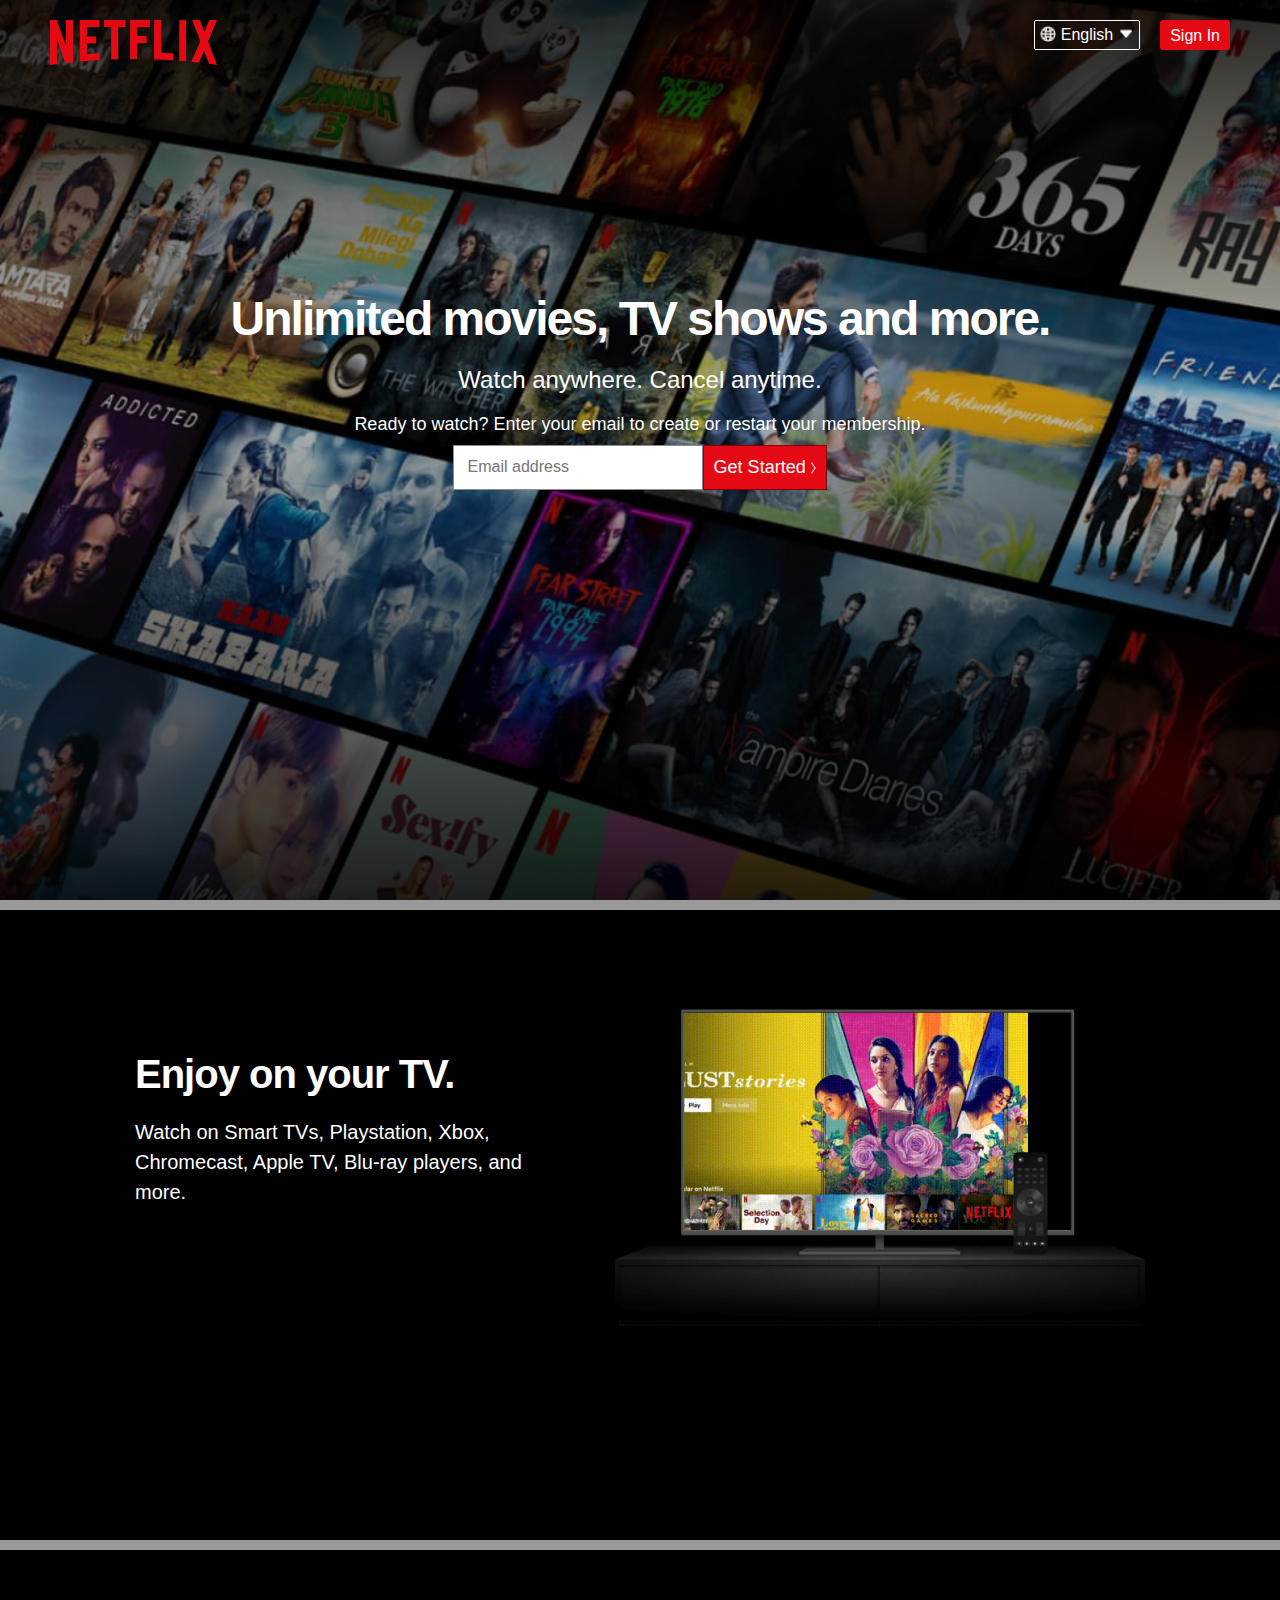
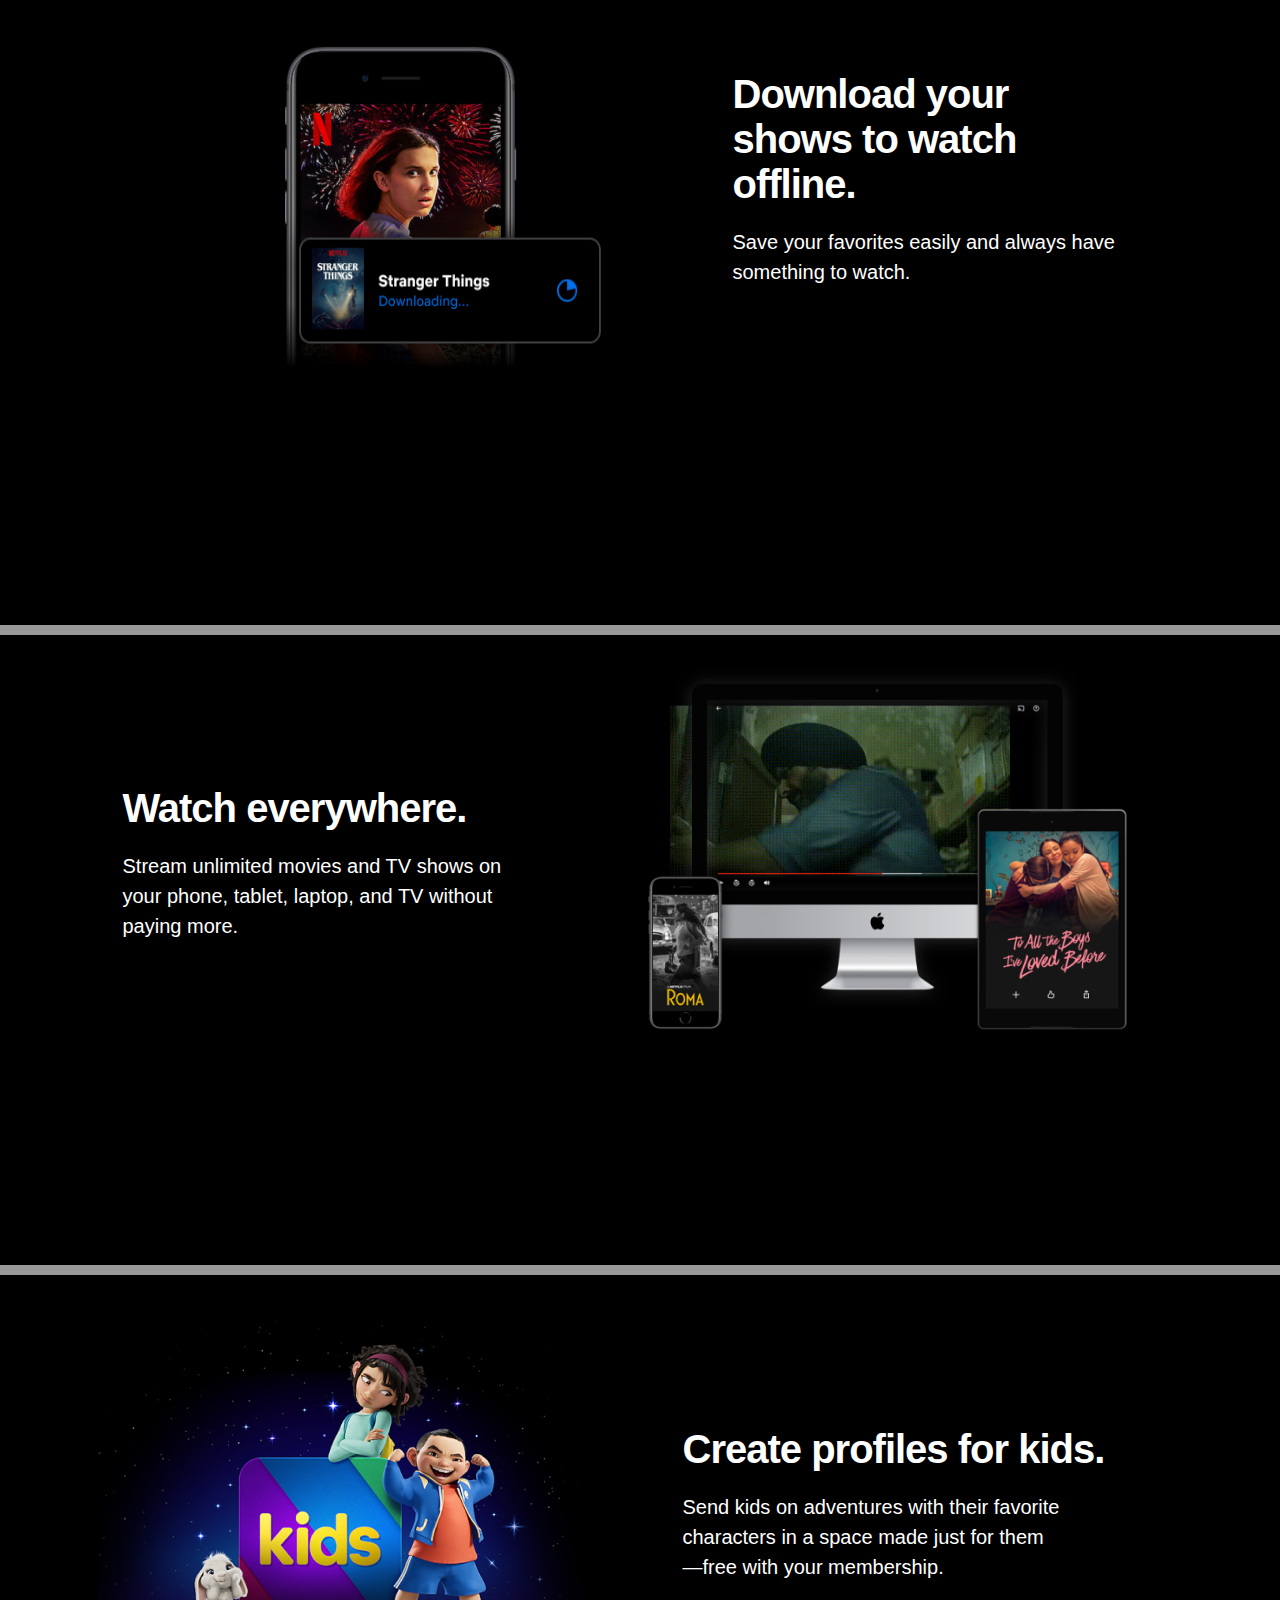
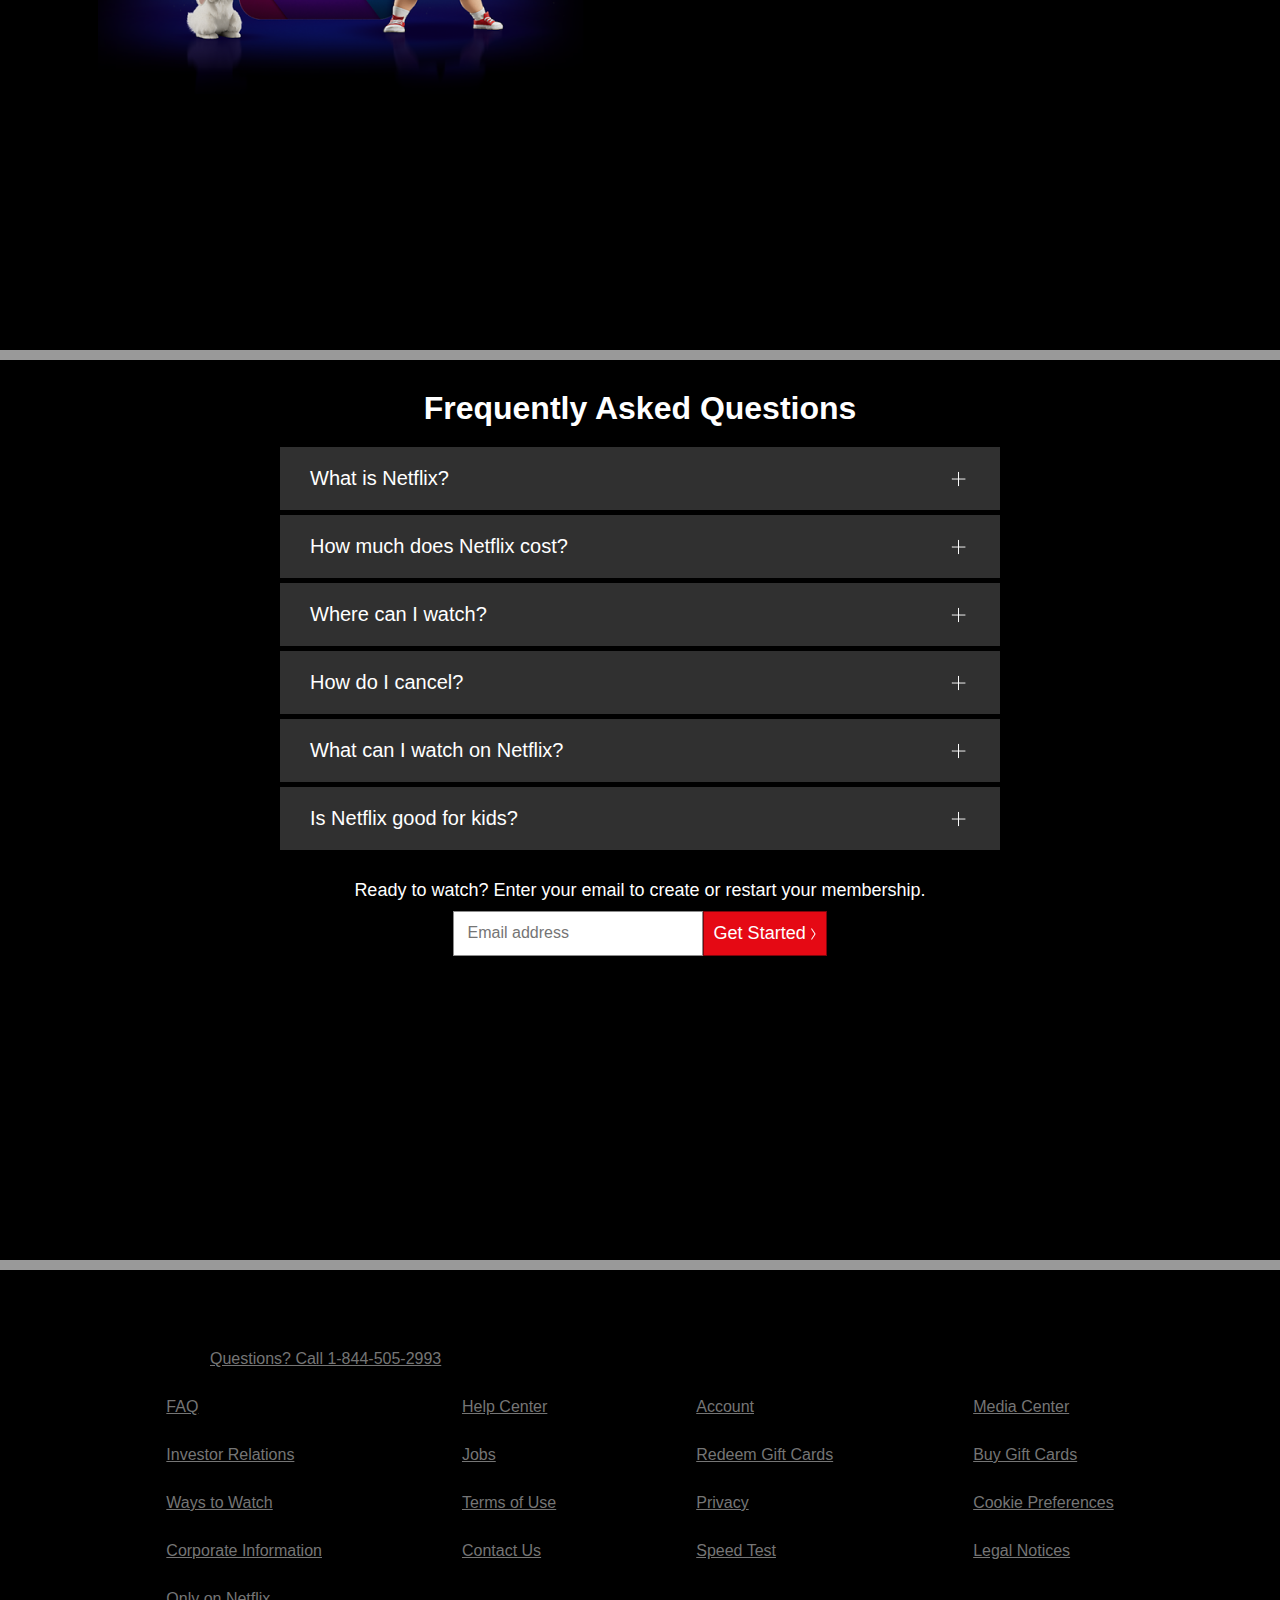
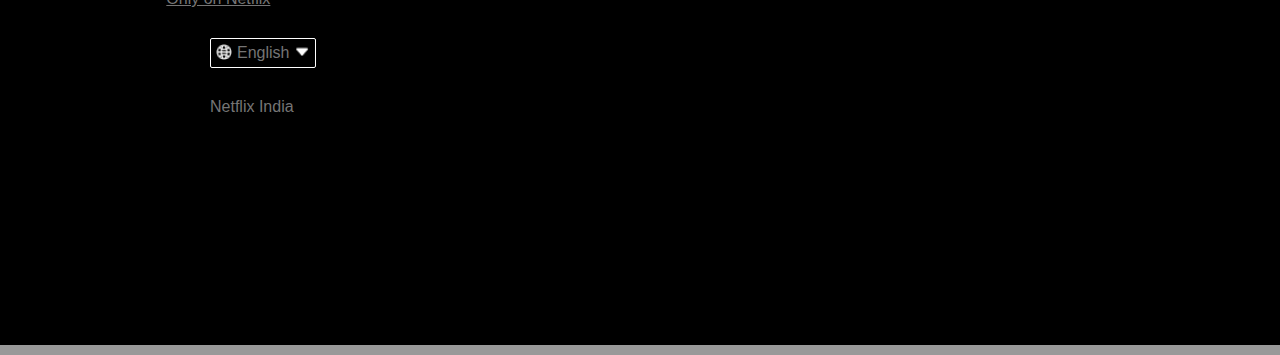
==== index.html @ 7c5f6e48 "initial commit" ====
<!DOCTYPE html>
<html lang="en">
  <head>
    <meta charset="UTF-8" />
    <meta name="viewport" content="width=device-width, initial-scale=1.0" />
    <title>Netflix-clone-landing-page</title>
    <link href="style.css" rel="stylesheet" />
  </head>
  <body>
    <main>
      <!-- Landing-page-sign-up -->
      <section class="hero__section">
        <nav class="hero__section-nav">
          <spa class="nav__netflix-logo">
            <img
              src="/Img-landing-pages/Logo.png"
              alt="netflix logo"
              class="netflix_logo"
            />
          </spa>
          <div class="nav_navigation">
            <div class="nav_lang">
              <div>
                <img
                  src="/Img-landing-pages/icon-park-outline_earth.png"
                  alt="icon earth"
                  class="nav_lang-earth"
                />
              </div>
              <div class="nav_lang-text">English</div>
              <div>
                <img
                  src="/Img-landing-pages/bi_caret-down-fill.png"
                  alt="bicaret down"
                  class="nav_lang-caret-down"
                />
              </div>
            </div>
            <a href="sgn.html" class="nav_hero-sgn">Sign In</a>
          </div>
        </nav>
        <div class="section_hero-p">
          <p class="hero__section-first">
            Unlimited movies, TV shows and more.
          </p>
          <p class="hero__section-second">Watch anywhere. Cancel anytime.</p>
          <p class="hero__section-third">
            Ready to watch? Enter your email to create or restart your
            membership.
          </p>
        </div>
        <div class="hero__section-join">
          <input
            type="email"
            placeholder="Email address"
            class="hero__section-input"
          />
          <button class="hero__section-btn">
            <div class="hero__section-btn-text">Get Started</div>
            <img
              src="/Img-landing-pages/Vector.png"
              alt="next icon"
              class="hero__section-btn--icon"
            />
          </button>
        </div>
      </section>
      <section class="feature__row--first">
        <div class="feature__row--first-div">
          <div class="feature__row-first-p">
            <h1 class="p__first">Enjoy on your TV.</h1>
            <p class="p__first-second">
              Watch on Smart TVs, Playstation, Xbox, Chromecast, Apple TV,
              Blu-ray players, and more.
            </p>
          </div>
          <img
            src="/Img-landing-pages/Rectangle 1.png"
            alt="netflix picture frame"
            class="row__first--frame"
          />
          <img
            src="/Img-landing-pages/image 3.png"
            alt="netflix picture"
            class="row__first--pics"
          />
        </div>
      </section>
      <section class="feature__row--second">
        <div class="feature__row--second-div">
          <div class="feature__row-second-p">
            <h2 class="p__second">Download your shows to watch offline.</h2>
            <p class="p__second-second">
              Save your favorites easily and always have something to watch.
            </p>
          </div>
          <img
            src="/Img-landing-pages/Rectangle.png"
            alt="netflix picture"
            class="row__second--pics"
          />
          <img
            src="/Img-landing-pages/Frame.png"
            alt="netflix picture frame"
            class="row__second--frame"
          />
        </div>
      </section>
      <section class="feature__row--third">
        <div class="feature__row--third-div">
          <div class="feature__row-third-p">
            <h3 class="p__third">Watch everywhere.</h3>
            <p class="p__third-second">
              Stream unlimited movies and TV shows on your phone, tablet,
              laptop, and TV without paying more.
            </p>
          </div>
          <img
            src="/Img-landing-pages/Rectangle2.png"
            alt="netflix picture frame"
            class="row__third--frame"
          />
          <img
            src="/Img-landing-pages/image 4.png"
            alt="netflix picture"
            class="row__third--pics"
          />
        </div>
      </section>
      <section class="feature__row--fourth">
        <div class="feature__row--fourth-div">
          <div class="feature__row-fourth-p">
            <h4 class="p__fourth">Create profiles for kids.</h4>
            <p class="p__fourth-second">
              Send kids on adventures with their favorite characters in a space
              made just for them—free with your membership.
            </p>
          </div>
          <img
            src="/Img-landing-pages/Rectangle3.png"
            alt="netflix picture"
            class="row__fourth--pics"
          />
        </div>
      </section>
      <section class="section__accordion">
        <h5 class="section__accordion-header">Frequently Asked Questions</h5>
        <ul class="section__accordion-ul">
          <li class="section__accordion-li">
            What is Netflix?
            <img
              src="/Img-landing-pages/Frame 2.png"
              alt="plus frame"
              class="section__accordion-frame"
            />
          </li>
        </ul>
        <ul class="section__accordion-ul">
          <li class="section__accordion-li">
            How much does Netflix cost?
            <img
              src="/Img-landing-pages/Frame 2.png"
              alt="plus frame"
              class="section__accordion-frame"
            />
          </li>
        </ul>
        <ul class="section__accordion-ul">
          <li class="section__accordion-li">
            Where can I watch?
            <img
              src="/Img-landing-pages/Frame 2.png"
              alt="plus frame"
              class="section__accordion-frame"
            />
          </li>
        </ul>
        <ul class="section__accordion-ul">
          <li class="section__accordion-li">
            How do I cancel?
            <img
              src="/Img-landing-pages/Frame 2.png"
              alt="plus frame"
              class="section__accordion-frame"
            />
          </li>
        </ul>
        <ul class="section__accordion-ul">
          <li class="section__accordion-li">
            What can I watch on Netflix?
            <img
              src="/Img-landing-pages/Frame 2.png"
              alt="plus frame"
              class="section__accordion-frame"
            />
          </li>
        </ul>
        <ul class="section__accordion-ul">
          <li class="section__accordion-li">
            Is Netflix good for kids?
            <img
              src="/Img-landing-pages/Frame 2.png"
              alt="plus frame"
              class="section__accordion-frame"
            />
          </li>
        </ul>

        <p class="section__accordion-p">
          Ready to watch? Enter your email to create or restart your membership.
        </p>
        <div class="hero__section-join">
          <input
            type="email"
            placeholder="Email address"
            class="hero__section-input"
          />
          <button class="hero__section-btn">
            <div class="hero__section-btn-text">Get Started</div>
            <img
              src="/Img-landing-pages/Vector.png"
              alt="next icon"
              class="hero__section-btn--icon"
            />
          </button>
        </div>
      </section>
    </main>
    <footer class="section__footer">
      <a href="#" class="section__footer-p">Questions? Call 1-844-505-2993 </a>
      <div class="section__footer-div">
        <div class="section__footer--div">
          <a href="#" class="section__footer-a">FAQ</a
          ><a href="#" class="section__footer-a">Investor Relations</a
          ><a href="#" class="section__footer-a">Ways to Watch</a
          ><a href="#" class="section__footer-a">Corporate Information</a>
          <a href="#" class="section__footer-a">Only on Netflix</a>
        </div>
        <div class="section__footer--div">
          <a href="#" class="section__footer-a">Help Center</a
          ><a href="#" class="section__footer-a">Jobs</a
          ><a href="#" class="section__footer-a">Terms of Use</a>
          <a href="#" class="section__footer-a">Contact Us</a>
        </div>
        <div class="section__footer--div">
          <a href="#" class="section__footer-a">Account</a
          ><a href="#" class="section__footer-a">Redeem Gift Cards</a
          ><a href="#" class="section__footer-a">Privacy</a
          ><a href="#" class="section__footer-a">Speed Test</a>
        </div>
        <div class="section__footer--div">
          <a href="#" class="section__footer-a">Media Center</a
          ><a href="#" class="section__footer-a">Buy Gift Cards</a
          ><a href="#" class="section__footer-a">Cookie Preferences</a
          ><a href="#" class="section__footer-a">Legal Notices</a>
        </div>
      </div>
      <nav class="footer__nav">
        <div class="nav_footer">
          <div>
            <img
              src="/Img-landing-pages/icon-park-outline_earth.png"
              alt="icon earth"
              class="nav_footer-earth"
            />
          </div>
          <div class="nav_footer-text">English</div>
          <div>
            <img
              src="/Img-landing-pages/bi_caret-down-fill.png"
              alt="bicaret down"
              class="nav_footer-caret-down"
            />
          </div>
        </div>
      </nav>
      <p class="section__footer-pg">Netflix India</p>
    </footer>
  </body>
</html>
---- style.css ----
@font-face {
  font-family: "Open Sans";
  src: url("fonts-Open_Sans/OpenSans-Regular.woff2") format("woff2"),
    url("fonts-Open_Sans/OpenSans-Regular.woff") format("woff");
  font-weight: normal;
  font-style: normal;
}

* {
  box-sizing: border-box;
  margin: 0;
  padding: 0;
}

html {
  font-size: 62.5%;
  background-color: rgba(0, 0, 0, 0.4);
}

body {
  font-family: "Open Sans", sans-serif;
}

/*  /////Landing-page */

.hero__section {
  width: 100vw;
  height: 100vh;
  background-image: url(/Img-landing-pages/image\ 1.png);
  background-size: cover;
  margin-bottom: 1rem;
}

.hero__section-nav {
  display: flex;
  padding: 2rem 5rem;
  justify-content: space-between;
  position: relative;
}

.nav_lang,
.nav_footer {
  display: flex;
  justify-content: center;
  gap: 5px;
  border: 1px solid rgba(255, 255, 255, 1);
  border-radius: 2px;
  padding: 5px;
  height: 3rem;
}

.nav_lang img,
.nav_footer img {
  height: 16px;
  width: auto;
}

.nav_lang-text,
.nav_footer-text {
  font-size: 1.6rem;
  color: rgba(255, 255, 255, 1);
}

nav .nav_navigation {
  display: flex;
  justify-content: space-between;
  gap: 2rem;
}

.nav_hero-sgn {
  display: inline-block;
  text-decoration: none;
  font-size: 1.6rem;
  font-weight: 400;
  height: 3rem;
  color: rgba(255, 255, 255, 1);
  padding: 7px 10px;
  border-radius: 3px;
  background: rgba(229, 9, 20, 1);
}

.section_hero-p {
  margin-top: 20rem;
  text-align: center;
  color: rgba(255, 255, 255, 1);
}

.hero__section-first,
.hero__section-second,
.hero__section-third {
  margin-bottom: 2rem;
}

.hero__section-first {
  font-size: 4.8rem;
  font-weight: 900;
  letter-spacing: -2px;
}

.hero__section-second {
  font-size: 2.4rem;
  font-weight: 400;
}

.hero__section-third {
  font-size: 1.8rem;
  font-weight: 500;
  margin-bottom: 1rem;
}

.hero__section-join {
  display: flex;
  justify-content: center;
}

.hero__section-input {
  width: 25rem;
  padding: 1.4rem;
  border-radius: 2px, 0px, 0px, 2px;
  border: 1px solid rgba(140, 140, 140, 1);
}

input::placeholder {
  font-size: 1.6rem;
  font-weight: 400;
}

.hero__section-btn {
  display: flex;
  align-items: center;
  gap: 0.5rem;
  background-color: rgba(229, 9, 20, 1);
  cursor: pointer;
  padding: 0px 1rem;
  border-radius: 0px, 2px, 2px, 0px;
  border: 1px solid rgba(0, 0, 0, 0.45);
}

.hero__section-btn--icon {
  height: 1.2rem;
}

.hero__section-btn-text {
  font-size: 1.8rem;
  font-weight: 400;
  color: rgba(255, 255, 255, 1);
}

.feature__row--first,
.feature__row--second,
.feature__row--third,
.feature__row--fourth {
  width: 100vw;
  height: 70vh;
  background-color: rgba(0, 0, 0, 1);
  margin-bottom: 1rem;
}

.feature__row--first-div,
.feature__row--second-div,
.feature__row--third-div,
.feature__row--fourth-div {
  position: relative;
  display: flex;
  justify-content: center;
  align-items: center;
  gap: 8rem;
  padding-top: 2rem;
}

.feature__row-first-p,
.feature__row-second-p,
.feature__row-third-p,
.feature__row-fourth-p {
  width: 40rem;
  color: rgba(255, 255, 255, 1);
  text-align: left;
}

.p__first,
.p__second,
.p__third,
.p__fourth {
  font-size: 4rem;
  font-weight: 800;
  letter-spacing: -1px;
  padding-bottom: 2rem;
}

.p__first-second,
.p__second-second,
.p__third-second,
.p__fourth-second {
  font-size: 2rem;
  font-weight: 400;
  line-height: 1.5;
}

.row__first--pics {
  position: absolute;
  top: 10.2rem;
  right: 25.2rem;
  z-index: 1;
}

.row__first--frame,
.row__third--frame {
  z-index: 2;
}
.feature__row--second,
.feature__row--fourth {
  height: 75vh;
}

.feature__row--second-div,
.feature__row--fourth-div {
  flex-direction: row-reverse;
  padding-top: 4rem;
}

.row__second--frame {
  position: absolute;
  top: 25.5rem;
  left: 27rem;
  width: 36rem;
  height: 17rem;
}

.row__third--pics {
  position: absolute;
  top: 6rem;
  right: 27rem;
  z-index: 1;
}

.feature__row-fourth-p {
  width: 50rem;
}

.p__fourth-second {
  width: 38rem;
}

.section__accordion {
  width: 100vw;
  height: 100vh;
  background-color: rgba(0, 0, 0, 1);
  margin-bottom: 1rem;
}

.section__accordion h5 {
  font-size: 3.2rem;
  font-weight: 800;
  color: rgba(255, 255, 255, 1);
  text-align: center;
  padding-top: 3rem;
  margin-bottom: 2rem;
}

.section__accordion-ul {
  list-style: none;
  margin-left: 28rem;
  margin-right: 28rem;
  margin-bottom: 0.5rem;
  background-color: rgba(48, 48, 48, 1);
}

.section__accordion-li {
  display: flex;
  align-items: center;
  padding: 2rem 3rem;
  color: rgba(255, 255, 255, 1);
  font-size: 2rem;
}

.section__accordion-li:last-child {
  border-bottom: none;
}

.section__accordion-frame {
  margin-left: auto;
  height: 2rem;
}

.section__accordion-p {
  font-size: 1.8rem;
  font-weight: 500;
  color: rgba(255, 255, 255, 1);
  text-align: center;
  margin: 3rem 0px 1rem 0px;
}

.section__footer {
  width: 100vw;
  height: 75vh;
  background-color: rgba(0, 0, 0, 1);
  margin-bottom: 1rem;
}

.section__footer-p {
  display: inline-block;
  font-size: 1.6rem;
  font-weight: 400;
  color: rgba(117, 117, 117, 1);
  margin-top: 8rem;
  margin-left: 21rem;
}

.section__footer-div {
  display: flex;
  justify-content: center;
  gap: 14rem;
  margin-top: 3rem;
  margin-bottom: 3rem;
}

.section__footer--div {
  display: flex;
  flex-direction: column;
  gap: 3rem;
}

.section__footer-a {
  display: inline-block;
  font-size: 1.6rem;
  font-weight: 400;
  text-align: start;
  color: rgba(117, 117, 117, 1);
}

.footer__nav {
  display: inline-block;
  margin-left: 21rem;
  color: rgba(117, 117, 117, 1);
}

.nav_footer-text {
  color: rgba(117, 117, 117, 1);
}

.section__footer-pg {
  font-size: 1.6rem;
  color: rgba(117, 117, 117, 1);
  margin-top: 3rem;
  margin-left: 21rem;
}
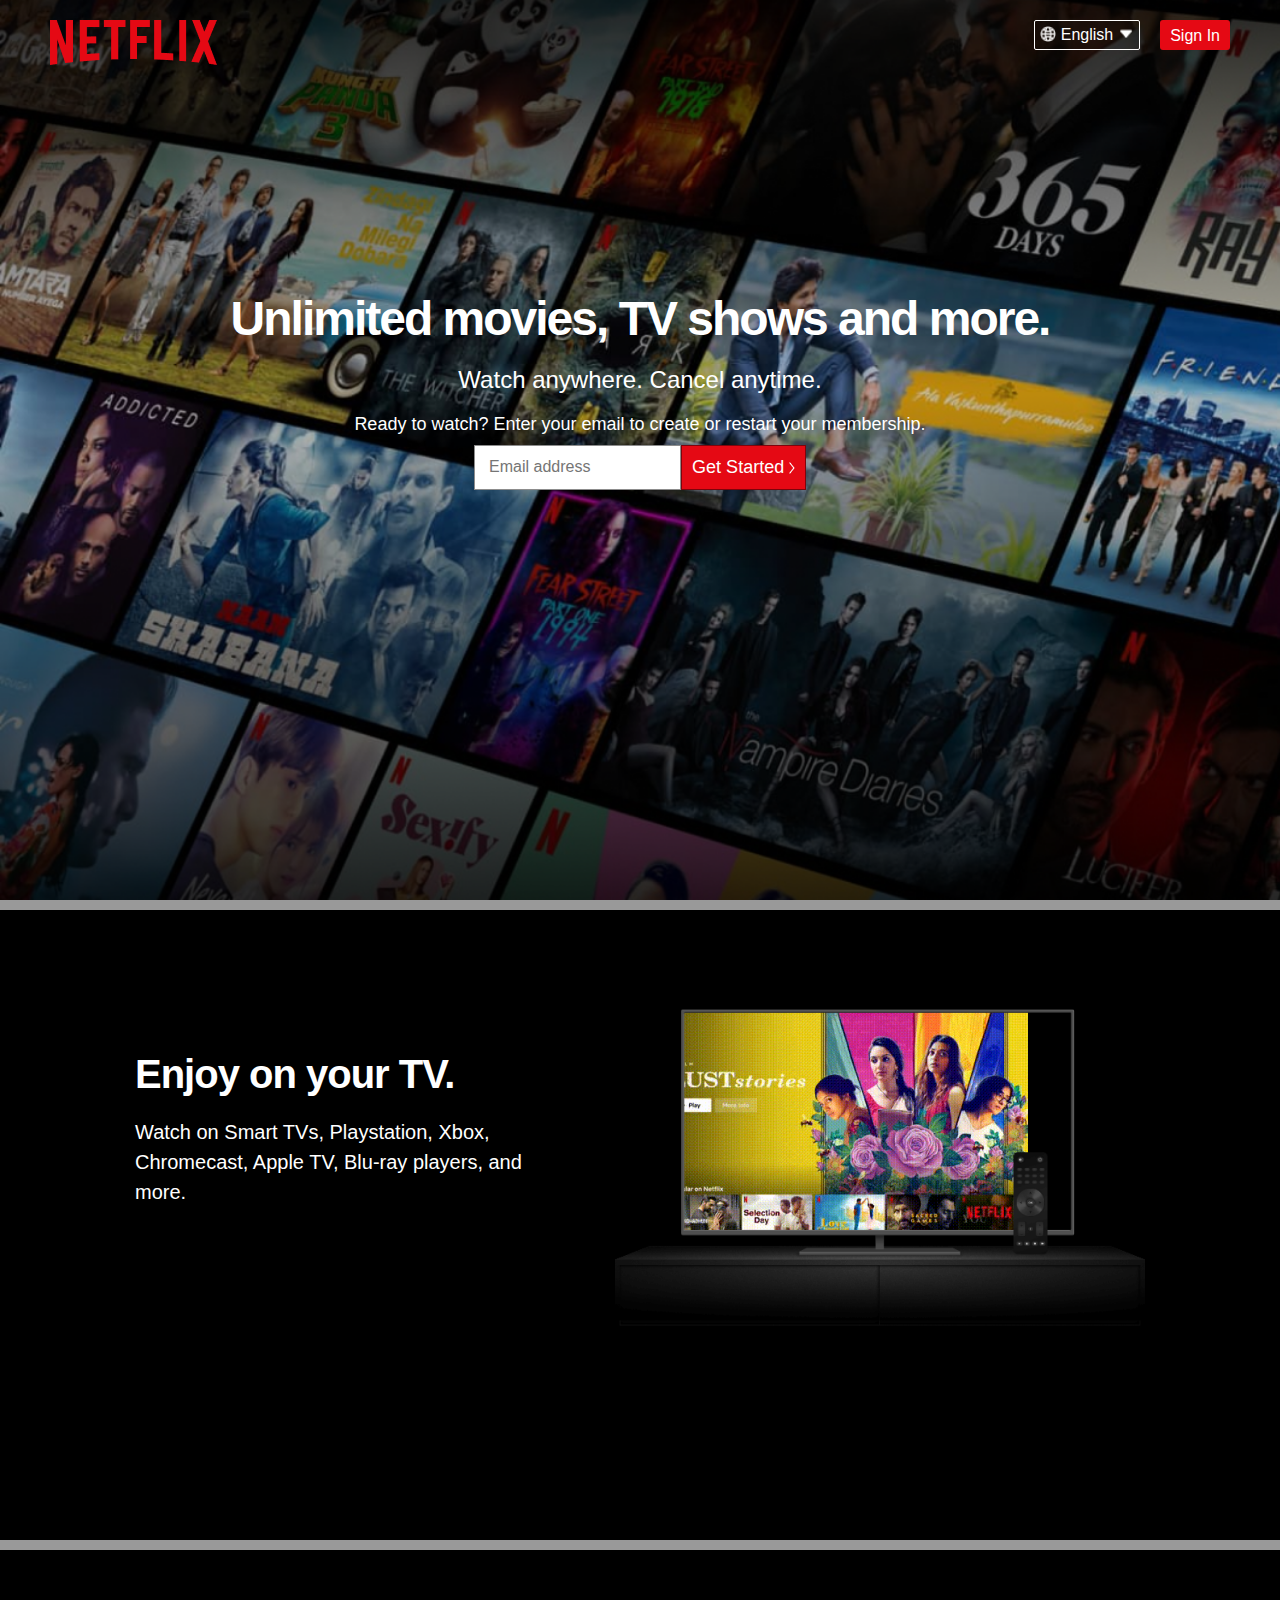
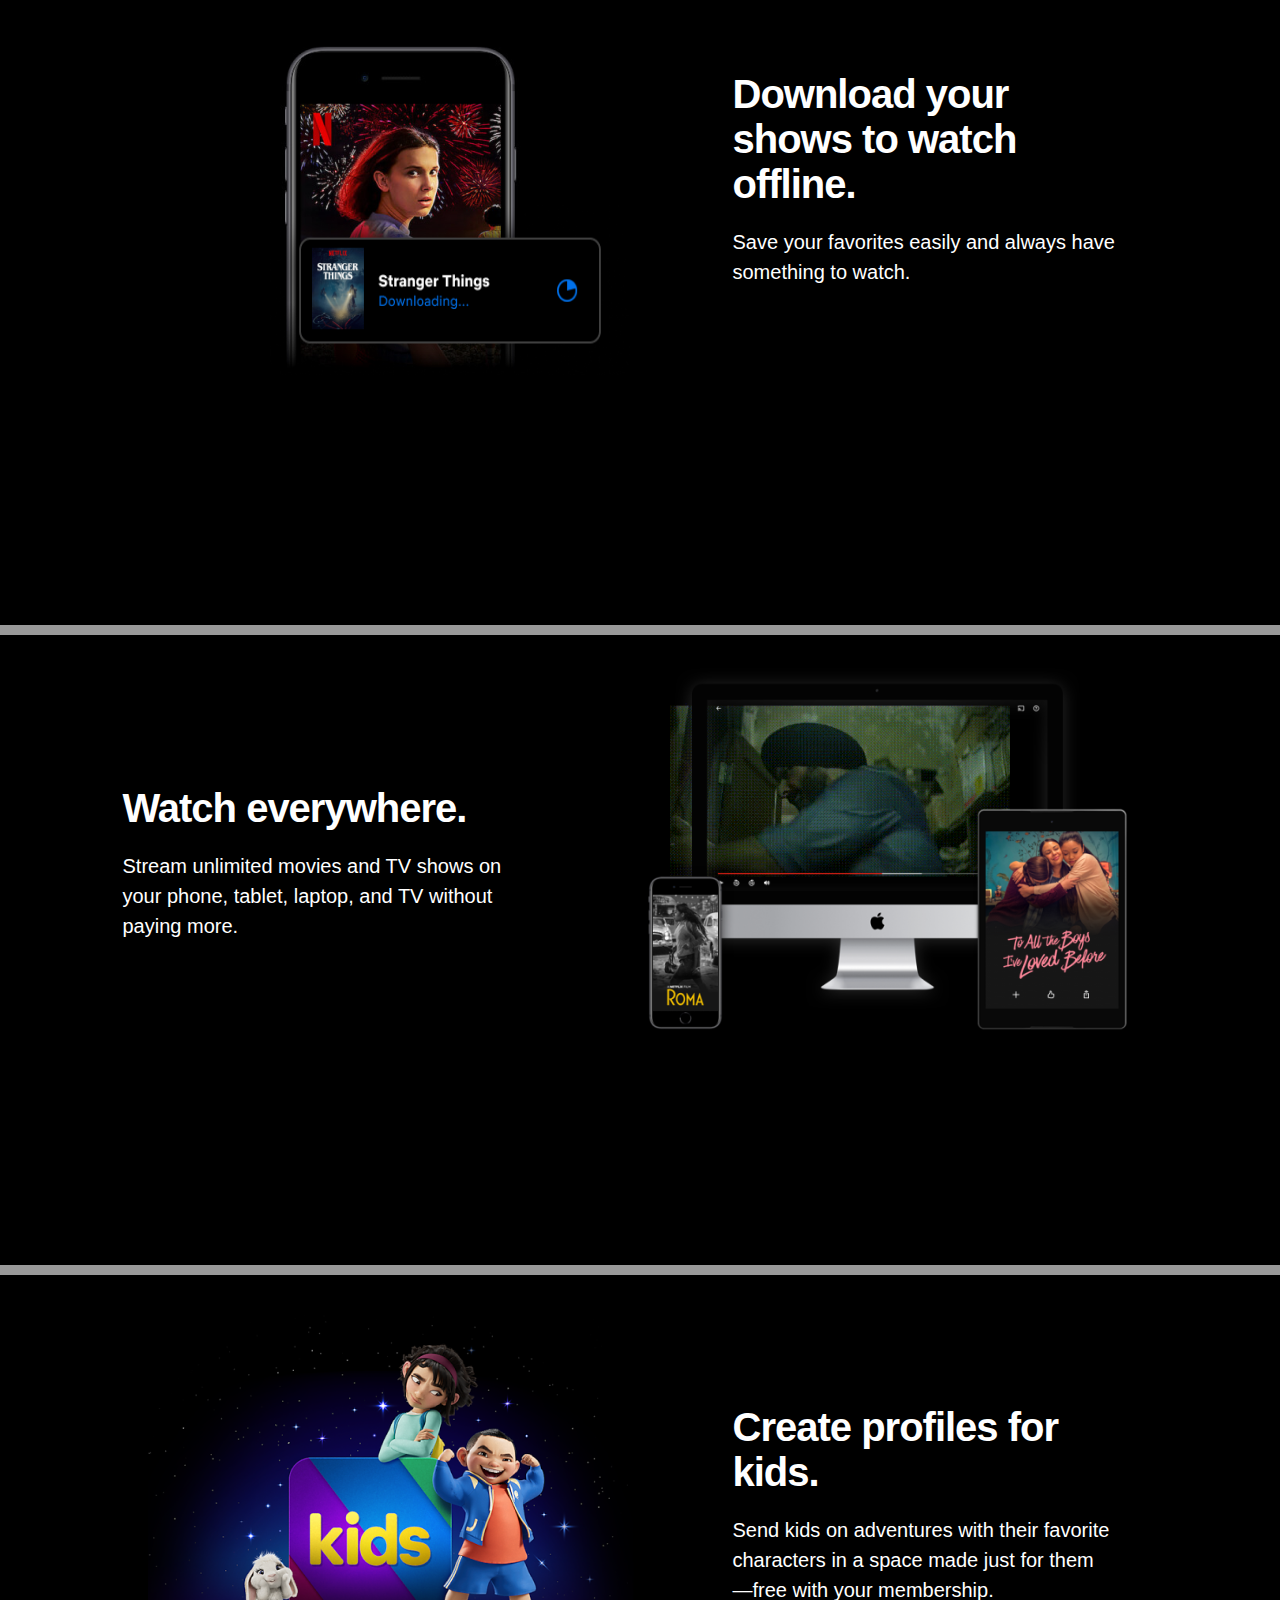
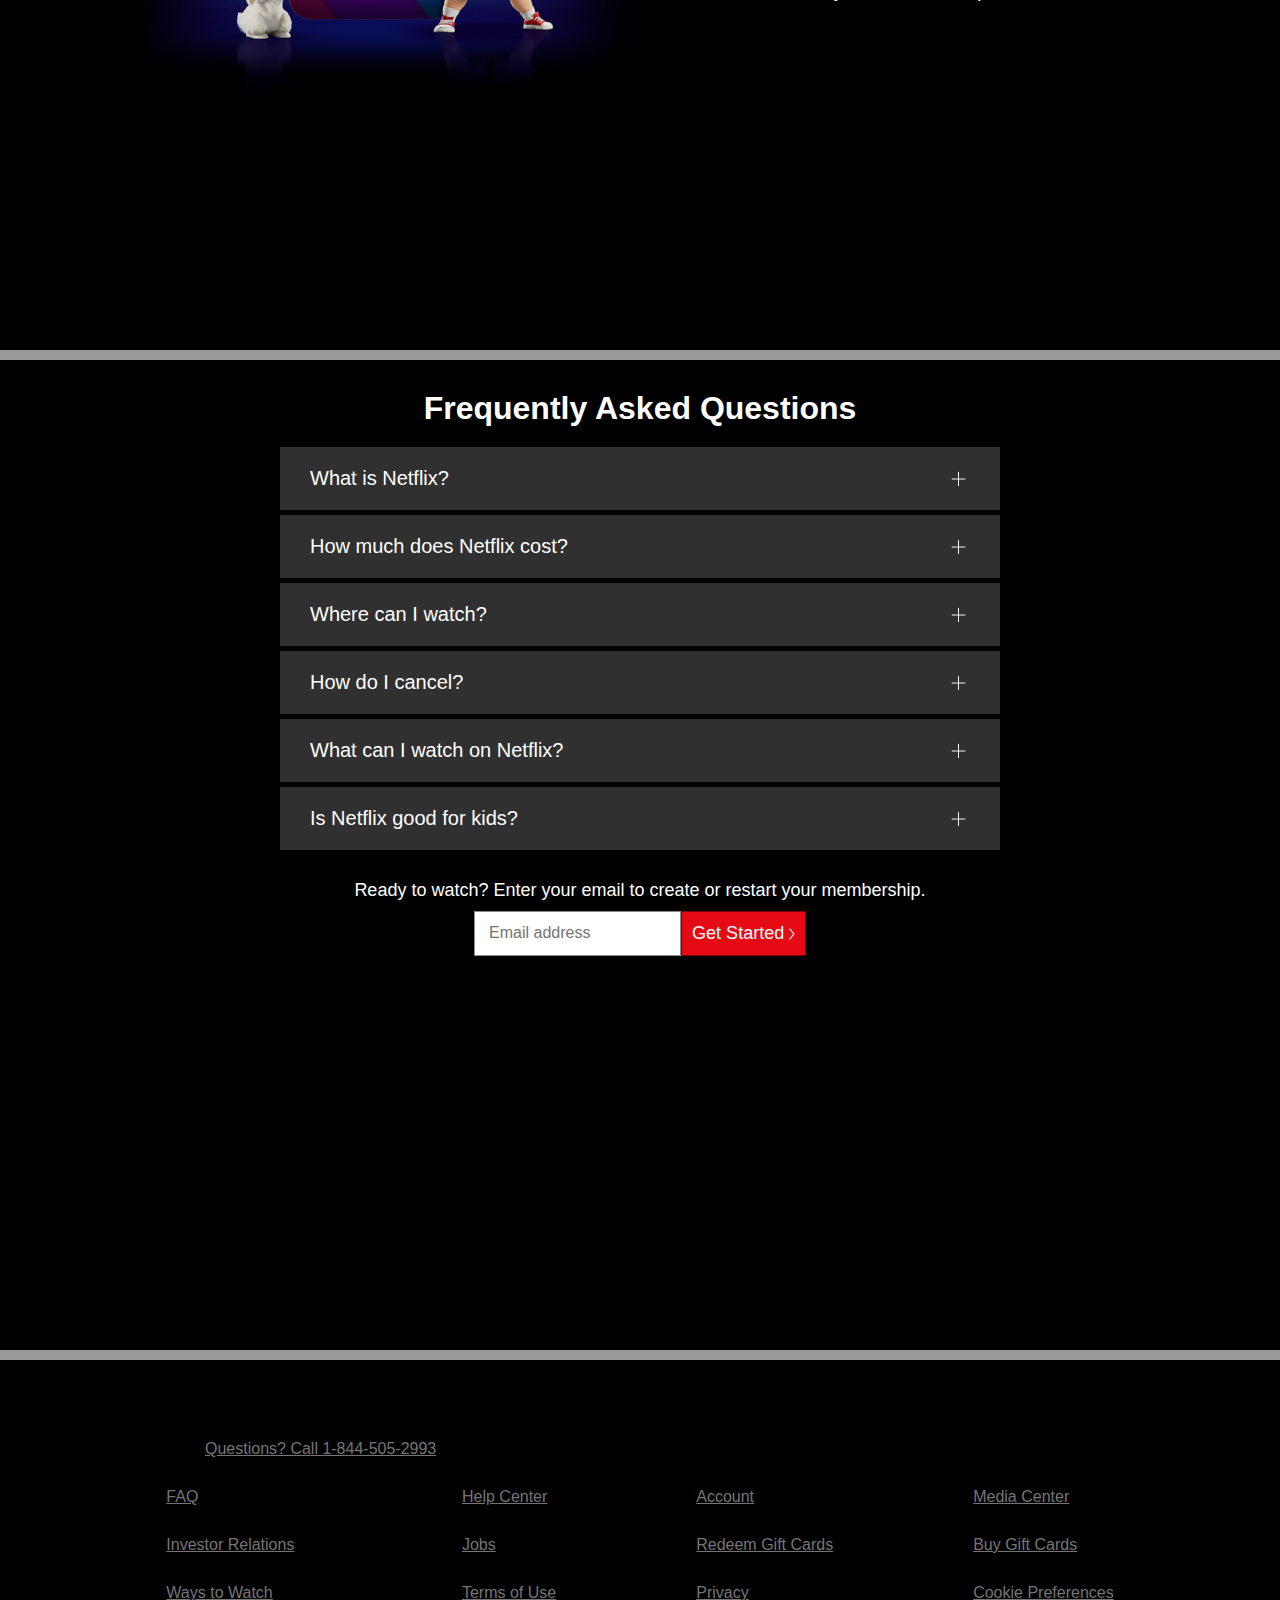
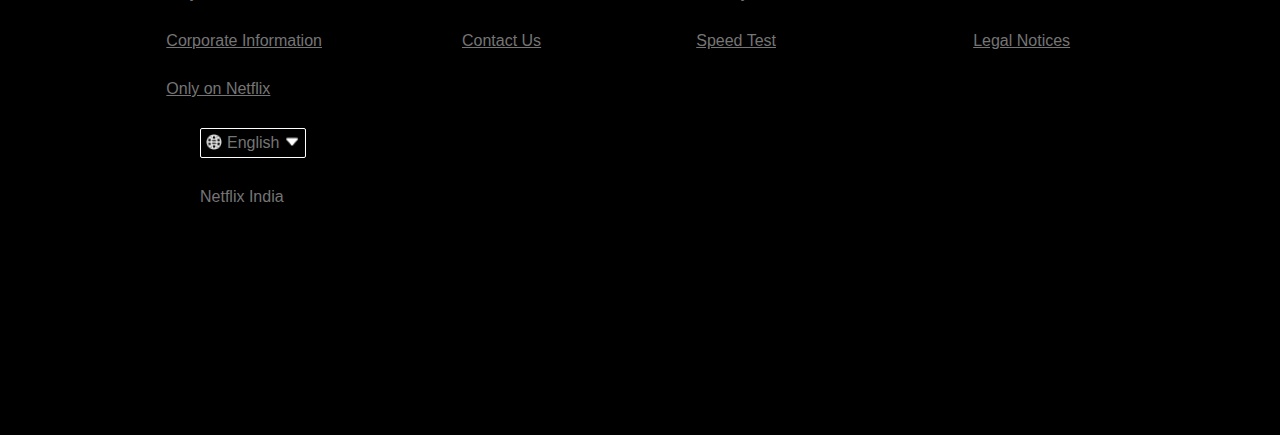
==== commit a8a2bc67: "final commit" ====
--- a/index.html
+++ b/index.html
@@ -9,11 +9,12 @@
   <body>
     <main>
       <!-- Landing-page-sign-up -->
+
       <section class="hero__section">
         <nav class="hero__section-nav">
           <spa class="nav__netflix-logo">
             <img
-              src="/Img-landing-pages/Logo.png"
+              src="./Img-landing-pages/Logo.png"
               alt="netflix logo"
               class="netflix_logo"
             />
@@ -22,7 +23,7 @@
             <div class="nav_lang">
               <div>
                 <img
-                  src="/Img-landing-pages/icon-park-outline_earth.png"
+                  src="./Img-landing-pages/icon-park-outline_earth.png"
                   alt="icon earth"
                   class="nav_lang-earth"
                 />
@@ -30,13 +31,15 @@
               <div class="nav_lang-text">English</div>
               <div>
                 <img
-                  src="/Img-landing-pages/bi_caret-down-fill.png"
+                  src="./Img-landing-pages/bi_caret-down-fill.png"
                   alt="bicaret down"
                   class="nav_lang-caret-down"
                 />
               </div>
             </div>
-            <a href="sgn.html" class="nav_hero-sgn">Sign In</a>
+            <div class="sign_up_navbar">
+              <a href="sgn.html" class="nav_hero-sgn">Sign In</a>
+            </div>
           </div>
         </nav>
         <div class="section_hero-p">
@@ -58,7 +61,7 @@
           <button class="hero__section-btn">
             <div class="hero__section-btn-text">Get Started</div>
             <img
-              src="/Img-landing-pages/Vector.png"
+              src="./Img-landing-pages/Vector.png"
               alt="next icon"
               class="hero__section-btn--icon"
             />
@@ -75,12 +78,12 @@
             </p>
           </div>
           <img
-            src="/Img-landing-pages/Rectangle 1.png"
+            src="./Img-landing-pages/Rectangle 1.png"
             alt="netflix picture frame"
             class="row__first--frame"
           />
           <img
-            src="/Img-landing-pages/image 3.png"
+            src="./Img-landing-pages/image 3.png"
             alt="netflix picture"
             class="row__first--pics"
           />
@@ -95,12 +98,12 @@
             </p>
           </div>
           <img
-            src="/Img-landing-pages/Rectangle.png"
+            src="./Img-landing-pages/Rectangle.png"
             alt="netflix picture"
             class="row__second--pics"
           />
           <img
-            src="/Img-landing-pages/Frame.png"
+            src="./Img-landing-pages/Frame.png"
             alt="netflix picture frame"
             class="row__second--frame"
           />
@@ -116,12 +119,12 @@
             </p>
           </div>
           <img
-            src="/Img-landing-pages/Rectangle2.png"
+            src="./Img-landing-pages/Rectangle2.png"
             alt="netflix picture frame"
             class="row__third--frame"
           />
           <img
-            src="/Img-landing-pages/image 4.png"
+            src="./Img-landing-pages/image 4.png"
             alt="netflix picture"
             class="row__third--pics"
           />
@@ -137,7 +140,7 @@
             </p>
           </div>
           <img
-            src="/Img-landing-pages/Rectangle3.png"
+            src="./Img-landing-pages/Rectangle3.png"
             alt="netflix picture"
             class="row__fourth--pics"
           />
@@ -149,7 +152,7 @@
           <li class="section__accordion-li">
             What is Netflix?
             <img
-              src="/Img-landing-pages/Frame 2.png"
+              src="./Img-landing-pages/Frame 2.png"
               alt="plus frame"
               class="section__accordion-frame"
             />
@@ -159,7 +162,7 @@
           <li class="section__accordion-li">
             How much does Netflix cost?
             <img
-              src="/Img-landing-pages/Frame 2.png"
+              src="./Img-landing-pages/Frame 2.png"
               alt="plus frame"
               class="section__accordion-frame"
             />
@@ -169,7 +172,7 @@
           <li class="section__accordion-li">
             Where can I watch?
             <img
-              src="/Img-landing-pages/Frame 2.png"
+              src="./Img-landing-pages/Frame 2.png"
               alt="plus frame"
               class="section__accordion-frame"
             />
@@ -179,7 +182,7 @@
           <li class="section__accordion-li">
             How do I cancel?
             <img
-              src="/Img-landing-pages/Frame 2.png"
+              src="./Img-landing-pages/Frame 2.png"
               alt="plus frame"
               class="section__accordion-frame"
             />
@@ -189,7 +192,7 @@
           <li class="section__accordion-li">
             What can I watch on Netflix?
             <img
-              src="/Img-landing-pages/Frame 2.png"
+              src="./Img-landing-pages/Frame 2.png"
               alt="plus frame"
               class="section__accordion-frame"
             />
@@ -199,7 +202,7 @@
           <li class="section__accordion-li">
             Is Netflix good for kids?
             <img
-              src="/Img-landing-pages/Frame 2.png"
+              src="./Img-landing-pages/Frame 2.png"
               alt="plus frame"
               class="section__accordion-frame"
             />
@@ -218,7 +221,7 @@
           <button class="hero__section-btn">
             <div class="hero__section-btn-text">Get Started</div>
             <img
-              src="/Img-landing-pages/Vector.png"
+              src="./Img-landing-pages/Vector.png"
               alt="next icon"
               class="hero__section-btn--icon"
             />
@@ -255,11 +258,12 @@
           ><a href="#" class="section__footer-a">Legal Notices</a>
         </div>
       </div>
+
       <nav class="footer__nav">
         <div class="nav_footer">
           <div>
             <img
-              src="/Img-landing-pages/icon-park-outline_earth.png"
+              src="./Img-landing-pages/icon-park-outline_earth.png"
               alt="icon earth"
               class="nav_footer-earth"
             />
@@ -267,13 +271,14 @@
           <div class="nav_footer-text">English</div>
           <div>
             <img
-              src="/Img-landing-pages/bi_caret-down-fill.png"
+              src="./Img-landing-pages/bi_caret-down-fill.png"
               alt="bicaret down"
               class="nav_footer-caret-down"
             />
           </div>
         </div>
       </nav>
+
       <p class="section__footer-pg">Netflix India</p>
     </footer>
   </body>
--- a/style.css
+++ b/style.css
@@ -24,9 +24,9 @@
 /*  /////Landing-page */
 
 .hero__section {
-  width: 100vw;
+  max-width: 100vw;
   height: 100vh;
-  background-image: url(/Img-landing-pages/image\ 1.png);
+  background-image: url(./Img-landing-pages/image\ 1.png);
   background-size: cover;
   margin-bottom: 1rem;
 }
@@ -114,7 +114,7 @@
 }
 
 .hero__section-input {
-  width: 25rem;
+  max-width: 25rem;
   padding: 1.4rem;
   border-radius: 2px, 0px, 0px, 2px;
   border: 1px solid rgba(140, 140, 140, 1);
@@ -150,7 +150,7 @@
 .feature__row--second,
 .feature__row--third,
 .feature__row--fourth {
-  width: 100vw;
+  max-width: 100vw;
   height: 70vh;
   background-color: rgba(0, 0, 0, 1);
   margin-bottom: 1rem;
@@ -234,16 +234,16 @@
 }
 
 .feature__row-fourth-p {
-  width: 50rem;
+  max-width: 50rem;
 }
 
 .p__fourth-second {
-  width: 38rem;
+  max-width: 38rem;
 }
 
 .section__accordion {
-  width: 100vw;
-  height: 100vh;
+  max-width: 100vw;
+  height: 110vh;
   background-color: rgba(0, 0, 0, 1);
   margin-bottom: 1rem;
 }
@@ -291,10 +291,9 @@
 }
 
 .section__footer {
-  width: 100vw;
+  max-width: 100vw;
   height: 75vh;
   background-color: rgba(0, 0, 0, 1);
-  margin-bottom: 1rem;
 }
 
 .section__footer-p {
@@ -303,7 +302,7 @@
   font-weight: 400;
   color: rgba(117, 117, 117, 1);
   margin-top: 8rem;
-  margin-left: 21rem;
+  margin-left: 20.5rem;
 }
 
 .section__footer-div {
@@ -330,7 +329,7 @@
 
 .footer__nav {
   display: inline-block;
-  margin-left: 21rem;
+  margin-left: 20rem;
   color: rgba(117, 117, 117, 1);
 }
 
@@ -342,5 +341,136 @@
   font-size: 1.6rem;
   color: rgba(117, 117, 117, 1);
   margin-top: 3rem;
-  margin-left: 21rem;
-}
+  margin-left: 20rem;
+}
+
+@media only screen and (max-width: 76.8rem) {
+  .nav_lang {
+    display: none;
+  }
+
+  .hero__section-first {
+    font-size: 4rem;
+  }
+
+  .section_hero-p {
+    margin-top: 10rem;
+  }
+
+  .feature__row--first,
+  .feature__row--second,
+  .feature__row--third,
+  .feature__row--fourth {
+    height: 100vh;
+    margin-bottom: 1rem;
+  }
+
+  .feature__row--first-div,
+  .feature__row--second-div,
+  .feature__row--third-div,
+  .feature__row--fourth-div {
+    flex-direction: column;
+    gap: 2rem;
+    padding-top: 2rem;
+  }
+
+  .feature__row-first-p,
+  .feature__row-second-p,
+  .feature__row-third-p,
+  .feature__row-fourth-p {
+    text-align: center;
+  }
+
+  .p__first,
+  .p__second,
+  .p__third,
+  .p__fourth {
+    font-size: 3rem;
+    font-weight: 800;
+    letter-spacing: -1px;
+    padding-bottom: 1rem;
+  }
+
+  .row__first--pics {
+    width: 50%;
+    top: 22.2rem;
+    right: 19.4rem;
+  }
+
+  .row__first--frame {
+    position: absolute;
+    top: 17rem;
+    width: 60%;
+  }
+
+  .row__second--pics,
+  .row__fourth--pics {
+    width: 55%;
+  }
+
+  .row__second--frame {
+    width: 45%;
+    top: 36rem;
+    left: 20rem;
+    height: 32%;
+  }
+
+  .row__third--pics {
+    width: 38%;
+    top: 20.2rem;
+    right: 22.4rem;
+  }
+  .row__third--frame {
+    top: 17rem;
+    width: 60%;
+  }
+
+  .section__accordion-ul {
+    margin-left: 13rem;
+    margin-right: 13rem;
+  }
+  .section__accordion-li {
+    padding: 1.4rem 2rem;
+    font-size: 1.8rem;
+  }
+
+  .section__accordion-frame {
+    height: 1rem;
+  }
+  .section__accordion-p {
+    font-size: 1.6rem;
+  }
+
+  .section__footer {
+    height: 100vh;
+  }
+
+  .section__footer-p {
+    font-size: 1.4rem;
+    margin: 8rem 0rem 2rem 4rem;
+  }
+
+  .section__footer-div {
+    gap: 8rem;
+    margin-top: 2rem;
+    margin-bottom: 2rem;
+  }
+
+  .section__footer--div {
+    gap: 3rem;
+  }
+
+  .section__footer-a {
+    font-size: 1.4rem;
+  }
+
+  .footer__nav {
+    margin-left: 4rem;
+  }
+
+  .section__footer-pg {
+    font-size: 1.4rem;
+    margin-top: 3rem;
+    margin-left: 4rem;
+  }
+}
